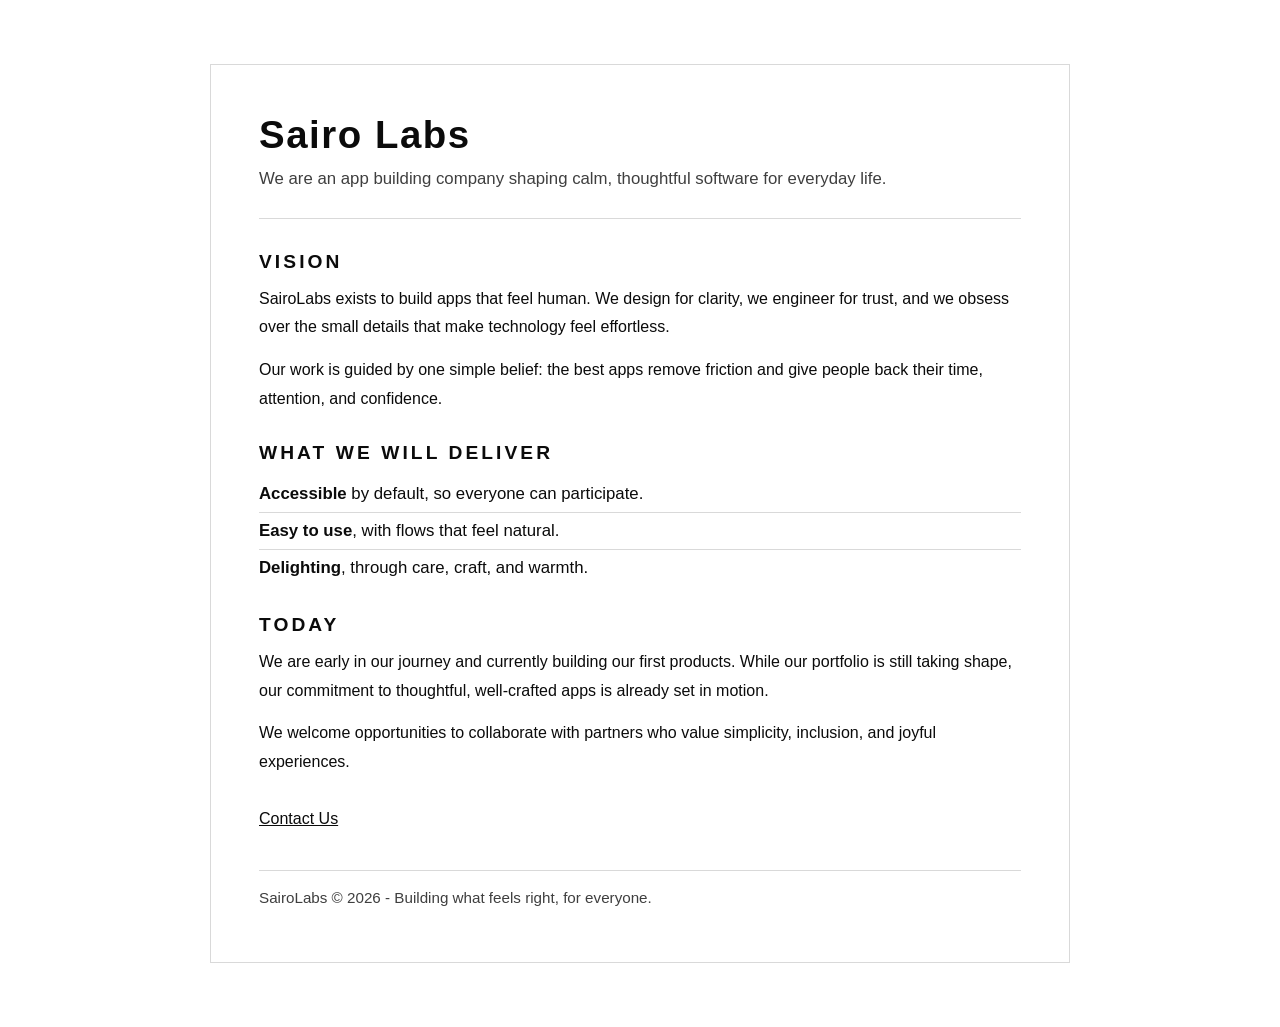
==== index.html @ eae2a666 "main" ====
<!doctype html>
<html lang="en">
  <head>
    <meta charset="utf-8" />
    <meta name="viewport" content="width=device-width, initial-scale=1" />
    <title>SairoLabs</title>
    <meta
      name="description"
      content="SairoLabs is an app building company focused on accessible, easy-to-use, and delighting experiences."
    />
    <style>
      :root {
        --bg: #ffffff;
        --text: #0b0b0b;
        --muted: #3f3f3f;
        --line: #d9d9d9;
        --accent: #0b0b0b;
      }

      * {
        box-sizing: border-box;
      }

      body {
        margin: 0;
        font-family: "Helvetica Neue", Helvetica, Arial, sans-serif;
        color: var(--text);
        background: var(--bg);
        min-height: 100vh;
        display: flex;
        justify-content: center;
        padding: 64px 20px;
      }

      .container {
        width: 100%;
        max-width: 860px;
        border: 1px solid var(--line);
        background: var(--bg);
        padding: 48px 48px 56px;
      }

      header {
        border-bottom: 1px solid var(--line);
        padding-bottom: 24px;
        margin-bottom: 32px;
      }

      h1 {
        margin: 0 0 8px;
        font-size: clamp(2.3rem, 3vw, 3rem);
        letter-spacing: 0.04em;
      }

      .tagline {
        margin: 0;
        color: var(--muted);
        font-size: 1.05rem;
        line-height: 1.7;
      }

      section {
        margin-bottom: 28px;
      }

      h2 {
        margin: 0 0 12px;
        font-size: 1.2rem;
        text-transform: uppercase;
        letter-spacing: 0.16em;
        color: var(--accent);
      }

      p {
        margin: 0 0 14px;
        line-height: 1.8;
        color: var(--text);
      }

      ul {
        margin: 12px 0 0;
        padding: 0;
        list-style: none;
      }

      li {
        padding: 8px 0;
        border-bottom: 1px solid var(--line);
        font-size: 1.05rem;
      }

      li:last-child {
        border-bottom: 0;
      }

      .emphasis {
        color: var(--accent);
        font-weight: 600;
      }

      .footer {
        margin-top: 36px;
        padding-top: 18px;
        border-top: 1px solid var(--line);
        font-size: 0.95rem;
        color: var(--muted);
      }

      .link-row {
        margin-top: 8px;
      }

      .link-row a {
        color: var(--accent);
      }

      @media (max-width: 640px) {
        body {
          padding: 32px 16px;
        }

        .container {
          padding: 32px 24px 40px;
        }

        h1 {
          font-size: 2rem;
        }
      }
    </style>
  </head>
  <body>
    <div class="container">
      <header>
        <h1>Sairo Labs</h1>
        <p class="tagline" data-i18n="tagline">
          We are an app building company shaping calm, thoughtful software for everyday life.
        </p>
      </header>

      <section>
        <h2 data-i18n="visionHeading">Vision</h2>
        <p data-i18n="visionBody1">
          SairoLabs exists to build apps that feel human. We design for clarity, we engineer for
          trust, and we obsess over the small details that make technology feel effortless.
        </p>
        <p data-i18n="visionBody2">
          Our work is guided by one simple belief: the best apps remove friction and give people
          back their time, attention, and confidence.
        </p>
      </section>

      <section>
        <h2 data-i18n="deliverHeading">What We Will Deliver</h2>
        <ul>
          <li>
            <span class="emphasis">Accessible</span> by default, so everyone can participate.
          </li>
          <li>
            <span class="emphasis">Easy to use</span>, with flows that feel natural.
          </li>
          <li>
            <span class="emphasis">Delighting</span>, through care, craft, and warmth.
          </li>
        </ul>
      </section>

      <section>
        <h2 data-i18n="todayHeading">Today</h2>
        <p data-i18n="todayBody1">
          We are early in our journey and currently building our first products. While our
          portfolio is still taking shape, our commitment to thoughtful, well-crafted apps is
          already set in motion.
        </p>
        <p data-i18n="todayBody2">
          We welcome opportunities to collaborate with partners who value simplicity, inclusion,
          and joyful experiences.
        </p>
      </section>

      <section class="link-row">
        <p>
          <a href="/contact" data-i18n="contactLink">Contact Us</a>
        </p>
      </section>

      <div class="footer" data-i18n="footer">
        SairoLabs &mdash; Building what feels right, for everyone.
      </div>
    </div>

    <script>
      const messages = {
        en: {
          tagline:
            "We are an app building company shaping calm, thoughtful software for everyday life.",
          visionHeading: "Vision",
          visionBody1:
            "SairoLabs exists to build apps that feel human. We design for clarity, we engineer for trust, and we obsess over the small details that make technology feel effortless.",
          visionBody2:
            "Our work is guided by one simple belief: the best apps remove friction and give people back their time, attention, and confidence.",
          deliverHeading: "What We Will Deliver",
          todayHeading: "Today",
          todayBody1:
            "We are early in our journey and currently building our first products. While our portfolio is still taking shape, our commitment to thoughtful, well-crafted apps is already set in motion.",
          todayBody2:
            "We welcome opportunities to collaborate with partners who value simplicity, inclusion, and joyful experiences.",
          contactLink: "Contact Us",
          footer: `SairoLabs \u00A9 ${new Date().getFullYear()} - Building what feels right, for everyone.`
        }
      };

      const locale =
        navigator.language && navigator.language.toLowerCase().startsWith("en") ? "en" : "en";
      const dictionary = messages[locale];

      document.querySelectorAll("[data-i18n]").forEach((node) => {
        const key = node.getAttribute("data-i18n");
        if (dictionary[key] && node.children.length === 0) {
          node.textContent = dictionary[key];
        }
      });
    </script>
  </body>
</html>
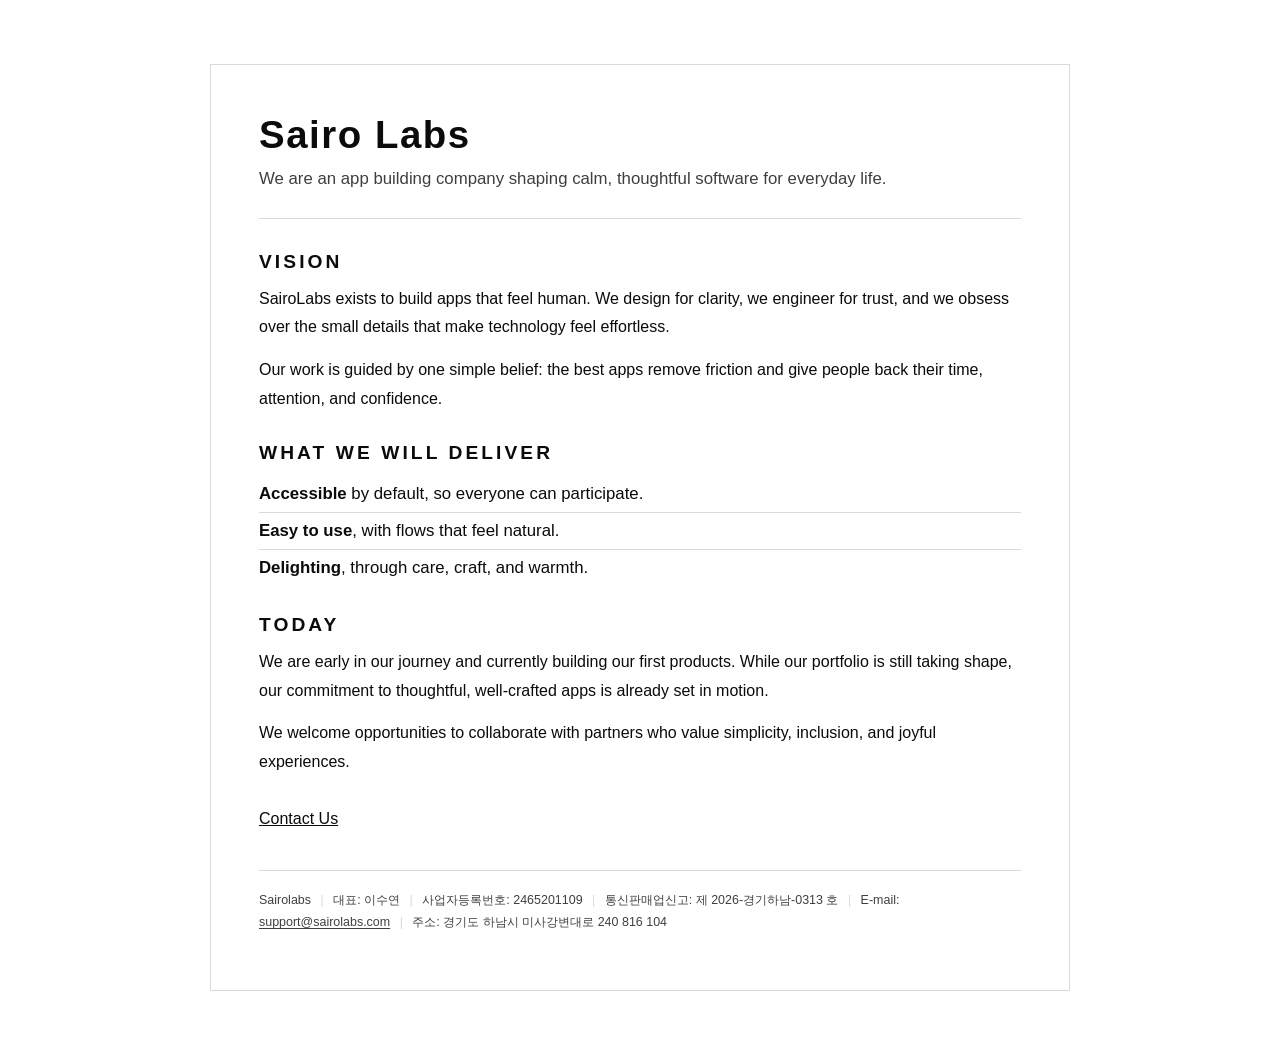
==== commit 3e7a50d7: "Add compact company footer" ====
--- a/index.html
+++ b/index.html
@@ -102,8 +102,25 @@
         margin-top: 36px;
         padding-top: 18px;
         border-top: 1px solid var(--line);
-        font-size: 0.95rem;
+        font-size: 0.78rem;
+        line-height: 1.7;
         color: var(--muted);
+      }
+
+      .company-meta {
+        margin: 0;
+        color: var(--muted);
+      }
+
+      .company-meta a {
+        color: inherit;
+        text-decoration-thickness: 1px;
+        text-underline-offset: 2px;
+      }
+
+      .company-separator {
+        margin: 0 6px;
+        color: var(--line);
       }
 
       .link-row {
@@ -125,6 +142,10 @@
 
         h1 {
           font-size: 2rem;
+        }
+
+        .company-separator {
+          margin: 0 4px;
         }
       }
     </style>
@@ -184,9 +205,28 @@
         </p>
       </section>
 
-      <div class="footer" data-i18n="footer">
-        SairoLabs &mdash; Building what feels right, for everyone.
-      </div>
+      <footer class="footer">
+        <p class="company-meta">
+          <span data-i18n="companyName">Sairolabs</span>
+          <span class="company-separator">|</span>
+          <span data-i18n="companyCeoLine">대표: 이수연</span>
+          <span class="company-separator">|</span>
+          <span data-i18n="businessRegistrationLine">사업자등록번호: 2465201109</span>
+          <span class="company-separator">|</span>
+          <span data-i18n="mailOrderRegistrationLine">
+            통신판매업신고: 제 2026-경기하남-0313 호
+          </span>
+          <span class="company-separator">|</span>
+          <span data-i18n="companyEmailLabel">E-mail:</span>
+          <a href="mailto:support@sairolabs.com" data-i18n="companyEmail">
+            support@sairolabs.com
+          </a>
+          <span class="company-separator">|</span>
+          <span data-i18n="companyAddressLine">
+            주소: 경기도 하남시 미사강변대로 240 816 104
+          </span>
+        </p>
+      </footer>
     </div>
 
     <script>
@@ -206,7 +246,13 @@
           todayBody2:
             "We welcome opportunities to collaborate with partners who value simplicity, inclusion, and joyful experiences.",
           contactLink: "Contact Us",
-          footer: `SairoLabs \u00A9 ${new Date().getFullYear()} - Building what feels right, for everyone.`
+          companyName: "Sairolabs",
+          companyCeoLine: "대표: 이수연",
+          businessRegistrationLine: "사업자등록번호: 2465201109",
+          mailOrderRegistrationLine: "통신판매업신고: 제 2026-경기하남-0313 호",
+          companyEmailLabel: "E-mail:",
+          companyEmail: "support@sairolabs.com",
+          companyAddressLine: "주소: 경기도 하남시 미사강변대로 240 816 104"
         }
       };
 
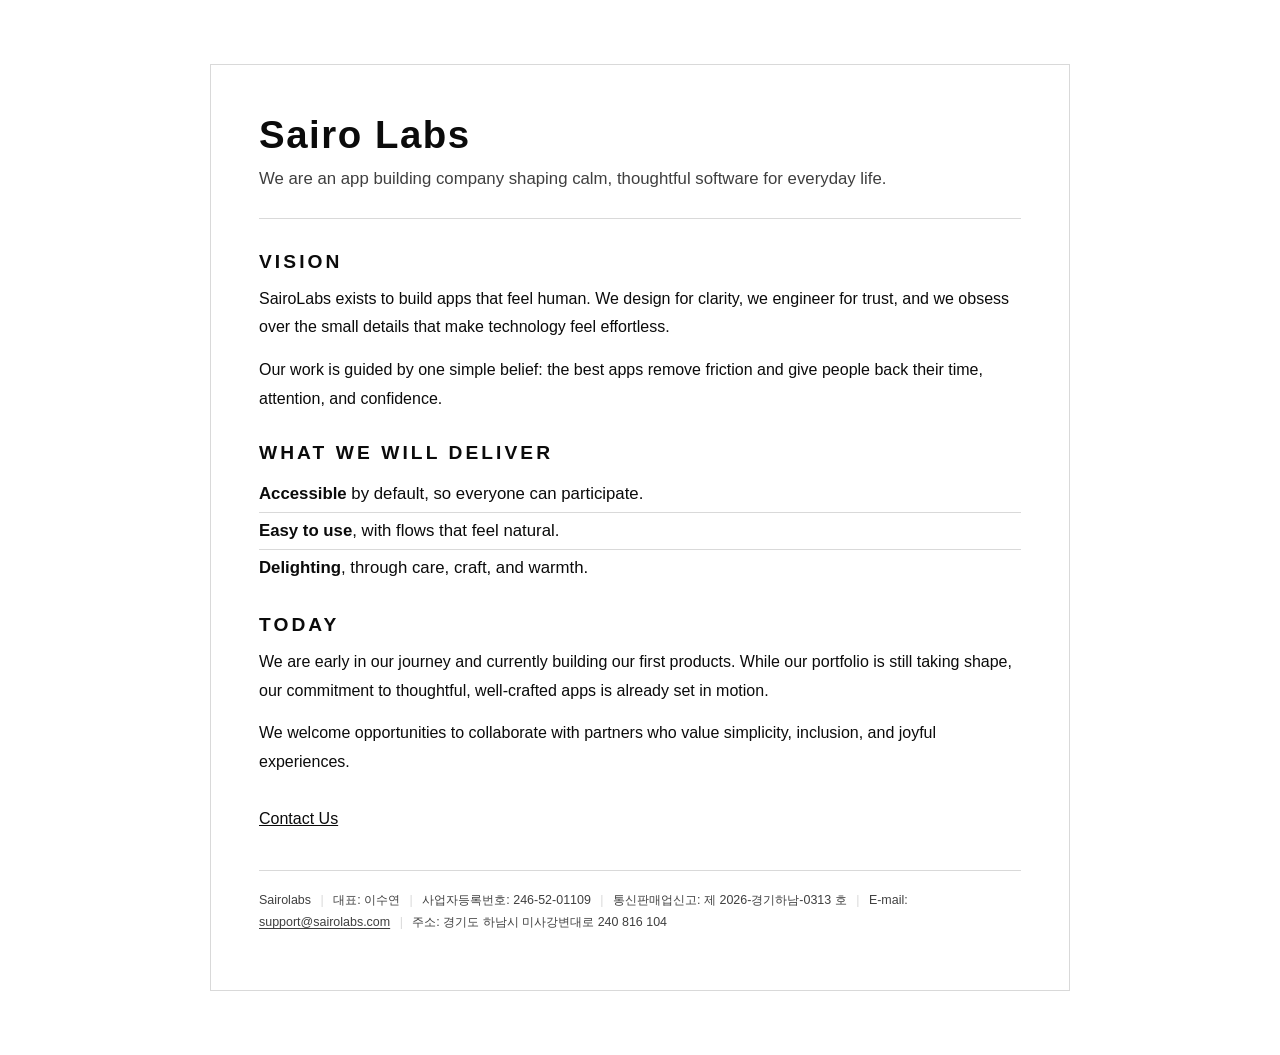
==== commit ee562b37: "add dash to 사업자등록번호" ====
--- a/index.html
+++ b/index.html
@@ -211,7 +211,7 @@
           <span class="company-separator">|</span>
           <span data-i18n="companyCeoLine">대표: 이수연</span>
           <span class="company-separator">|</span>
-          <span data-i18n="businessRegistrationLine">사업자등록번호: 2465201109</span>
+          <span data-i18n="businessRegistrationLine">사업자등록번호: 246-52-01109</span>
           <span class="company-separator">|</span>
           <span data-i18n="mailOrderRegistrationLine">
             통신판매업신고: 제 2026-경기하남-0313 호
@@ -248,7 +248,7 @@
           contactLink: "Contact Us",
           companyName: "Sairolabs",
           companyCeoLine: "대표: 이수연",
-          businessRegistrationLine: "사업자등록번호: 2465201109",
+          businessRegistrationLine: "사업자등록번호: 246-52-01109",
           mailOrderRegistrationLine: "통신판매업신고: 제 2026-경기하남-0313 호",
           companyEmailLabel: "E-mail:",
           companyEmail: "support@sairolabs.com",
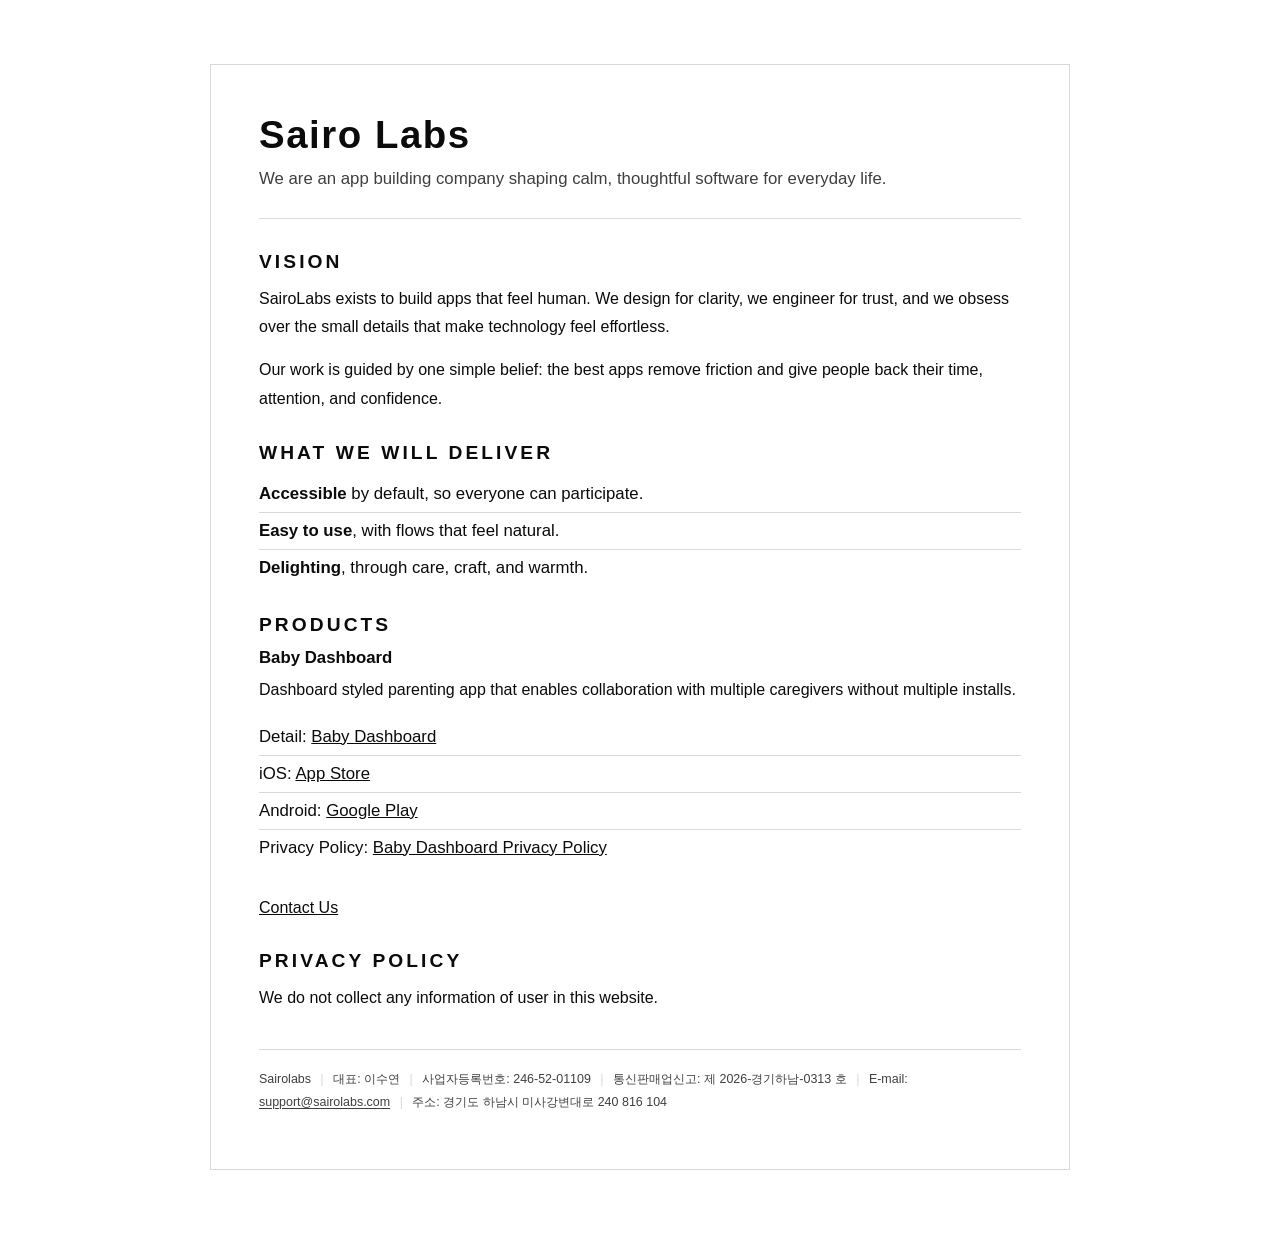
==== commit b8f2d4be: "Add homepage product section" ====
--- a/index.html
+++ b/index.html
@@ -71,6 +71,12 @@
         color: var(--accent);
       }
 
+      h3 {
+        margin: 0 0 8px;
+        font-size: 1.05rem;
+        color: var(--accent);
+      }
+
       p {
         margin: 0 0 14px;
         line-height: 1.8;
@@ -96,6 +102,10 @@
       .emphasis {
         color: var(--accent);
         font-weight: 600;
+      }
+
+      .product-links a {
+        color: var(--accent);
       }
 
       .footer {
@@ -187,21 +197,59 @@
       </section>
 
       <section>
-        <h2 data-i18n="todayHeading">Today</h2>
-        <p data-i18n="todayBody1">
-          We are early in our journey and currently building our first products. While our
-          portfolio is still taking shape, our commitment to thoughtful, well-crafted apps is
-          already set in motion.
-        </p>
-        <p data-i18n="todayBody2">
-          We welcome opportunities to collaborate with partners who value simplicity, inclusion,
-          and joyful experiences.
-        </p>
+        <h2 data-i18n="productsHeading">Products</h2>
+        <h3 data-i18n="babyDashboardHeading">Baby Dashboard</h3>
+        <p data-i18n="babyDashboardDescription">
+          Dashboard styled parenting app that enables collaboration with multiple caregivers
+          without multiple installs.
+        </p>
+        <ul class="product-links">
+          <li>
+            <span data-i18n="productDetailLabel">Detail:</span>
+            <a href="https://sairolabs.com/baby-dashboard/" data-i18n="productDetailLink">
+              Baby Dashboard
+            </a>
+          </li>
+          <li>
+            <span data-i18n="productIosLabel">iOS:</span>
+            <a
+              href="https://apps.apple.com/us/app/baby-dashboard/id6758552709"
+              data-i18n="productIosLink"
+            >
+              App Store
+            </a>
+          </li>
+          <li>
+            <span data-i18n="productAndroidLabel">Android:</span>
+            <a
+              href="https://play.google.com/store/apps/details?id=com.sairolabs.babydashboard"
+              data-i18n="productAndroidLink"
+            >
+              Google Play
+            </a>
+          </li>
+          <li>
+            <span data-i18n="productPrivacyLabel">Privacy Policy:</span>
+            <a
+              href="http://sairolabs.com/baby-dashboard/privacy-policy/"
+              data-i18n="productPrivacyLink"
+            >
+              Baby Dashboard Privacy Policy
+            </a>
+          </li>
+        </ul>
       </section>
 
       <section class="link-row">
         <p>
           <a href="/contact" data-i18n="contactLink">Contact Us</a>
+        </p>
+      </section>
+
+      <section>
+        <h2 data-i18n="websitePrivacyHeading">Privacy Policy</h2>
+        <p data-i18n="websitePrivacyBody">
+          We do not collect any information of user in this website.
         </p>
       </section>
 
@@ -240,12 +288,21 @@
           visionBody2:
             "Our work is guided by one simple belief: the best apps remove friction and give people back their time, attention, and confidence.",
           deliverHeading: "What We Will Deliver",
-          todayHeading: "Today",
-          todayBody1:
-            "We are early in our journey and currently building our first products. While our portfolio is still taking shape, our commitment to thoughtful, well-crafted apps is already set in motion.",
-          todayBody2:
-            "We welcome opportunities to collaborate with partners who value simplicity, inclusion, and joyful experiences.",
+          productsHeading: "Products",
+          babyDashboardHeading: "Baby Dashboard",
+          babyDashboardDescription:
+            "Dashboard styled parenting app that enables collaboration with multiple caregivers without multiple installs.",
+          productDetailLabel: "Detail:",
+          productDetailLink: "Baby Dashboard",
+          productIosLabel: "iOS:",
+          productIosLink: "App Store",
+          productAndroidLabel: "Android:",
+          productAndroidLink: "Google Play",
+          productPrivacyLabel: "Privacy Policy:",
+          productPrivacyLink: "Baby Dashboard Privacy Policy",
           contactLink: "Contact Us",
+          websitePrivacyHeading: "Privacy Policy",
+          websitePrivacyBody: "We do not collect any information of user in this website.",
           companyName: "Sairolabs",
           companyCeoLine: "대표: 이수연",
           businessRegistrationLine: "사업자등록번호: 246-52-01109",
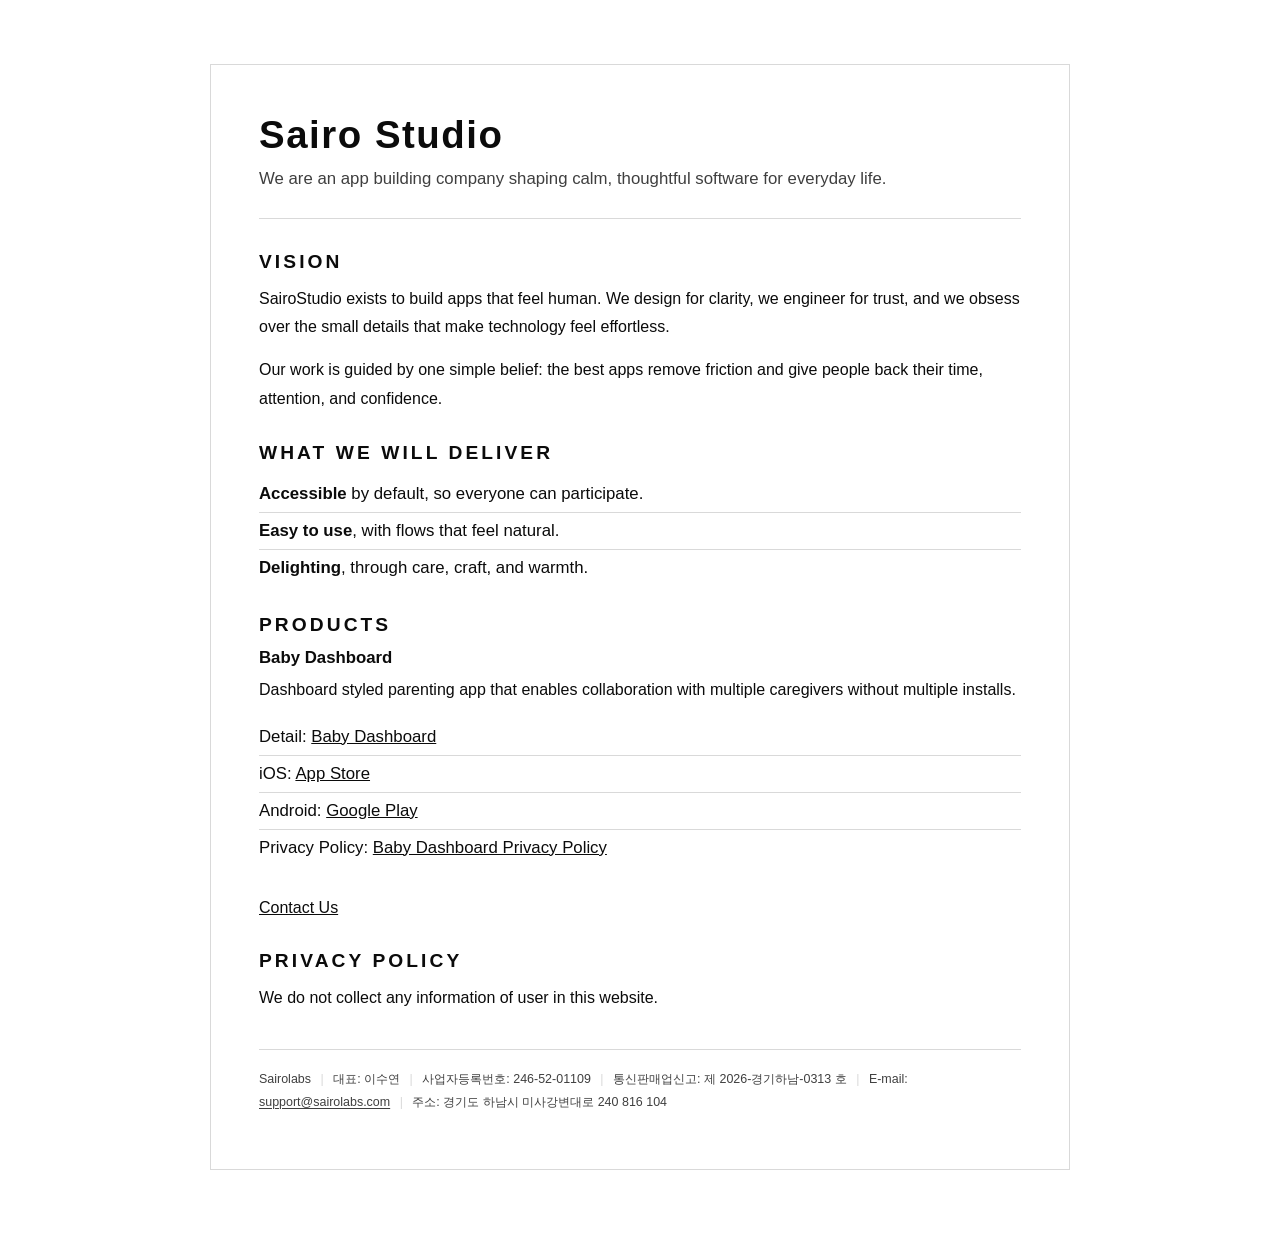
==== commit 63d64961: "Rename company branding to Sairo Studio" ====
--- a/index.html
+++ b/index.html
@@ -3,10 +3,10 @@
   <head>
     <meta charset="utf-8" />
     <meta name="viewport" content="width=device-width, initial-scale=1" />
-    <title>SairoLabs</title>
+    <title>SairoStudio</title>
     <meta
       name="description"
-      content="SairoLabs is an app building company focused on accessible, easy-to-use, and delighting experiences."
+      content="SairoStudio is an app building company focused on accessible, easy-to-use, and delighting experiences."
     />
     <style>
       :root {
@@ -163,7 +163,7 @@
   <body>
     <div class="container">
       <header>
-        <h1>Sairo Labs</h1>
+        <h1>Sairo Studio</h1>
         <p class="tagline" data-i18n="tagline">
           We are an app building company shaping calm, thoughtful software for everyday life.
         </p>
@@ -172,7 +172,7 @@
       <section>
         <h2 data-i18n="visionHeading">Vision</h2>
         <p data-i18n="visionBody1">
-          SairoLabs exists to build apps that feel human. We design for clarity, we engineer for
+          SairoStudio exists to build apps that feel human. We design for clarity, we engineer for
           trust, and we obsess over the small details that make technology feel effortless.
         </p>
         <p data-i18n="visionBody2">
@@ -284,7 +284,7 @@
             "We are an app building company shaping calm, thoughtful software for everyday life.",
           visionHeading: "Vision",
           visionBody1:
-            "SairoLabs exists to build apps that feel human. We design for clarity, we engineer for trust, and we obsess over the small details that make technology feel effortless.",
+            "SairoStudio exists to build apps that feel human. We design for clarity, we engineer for trust, and we obsess over the small details that make technology feel effortless.",
           visionBody2:
             "Our work is guided by one simple belief: the best apps remove friction and give people back their time, attention, and confidence.",
           deliverHeading: "What We Will Deliver",
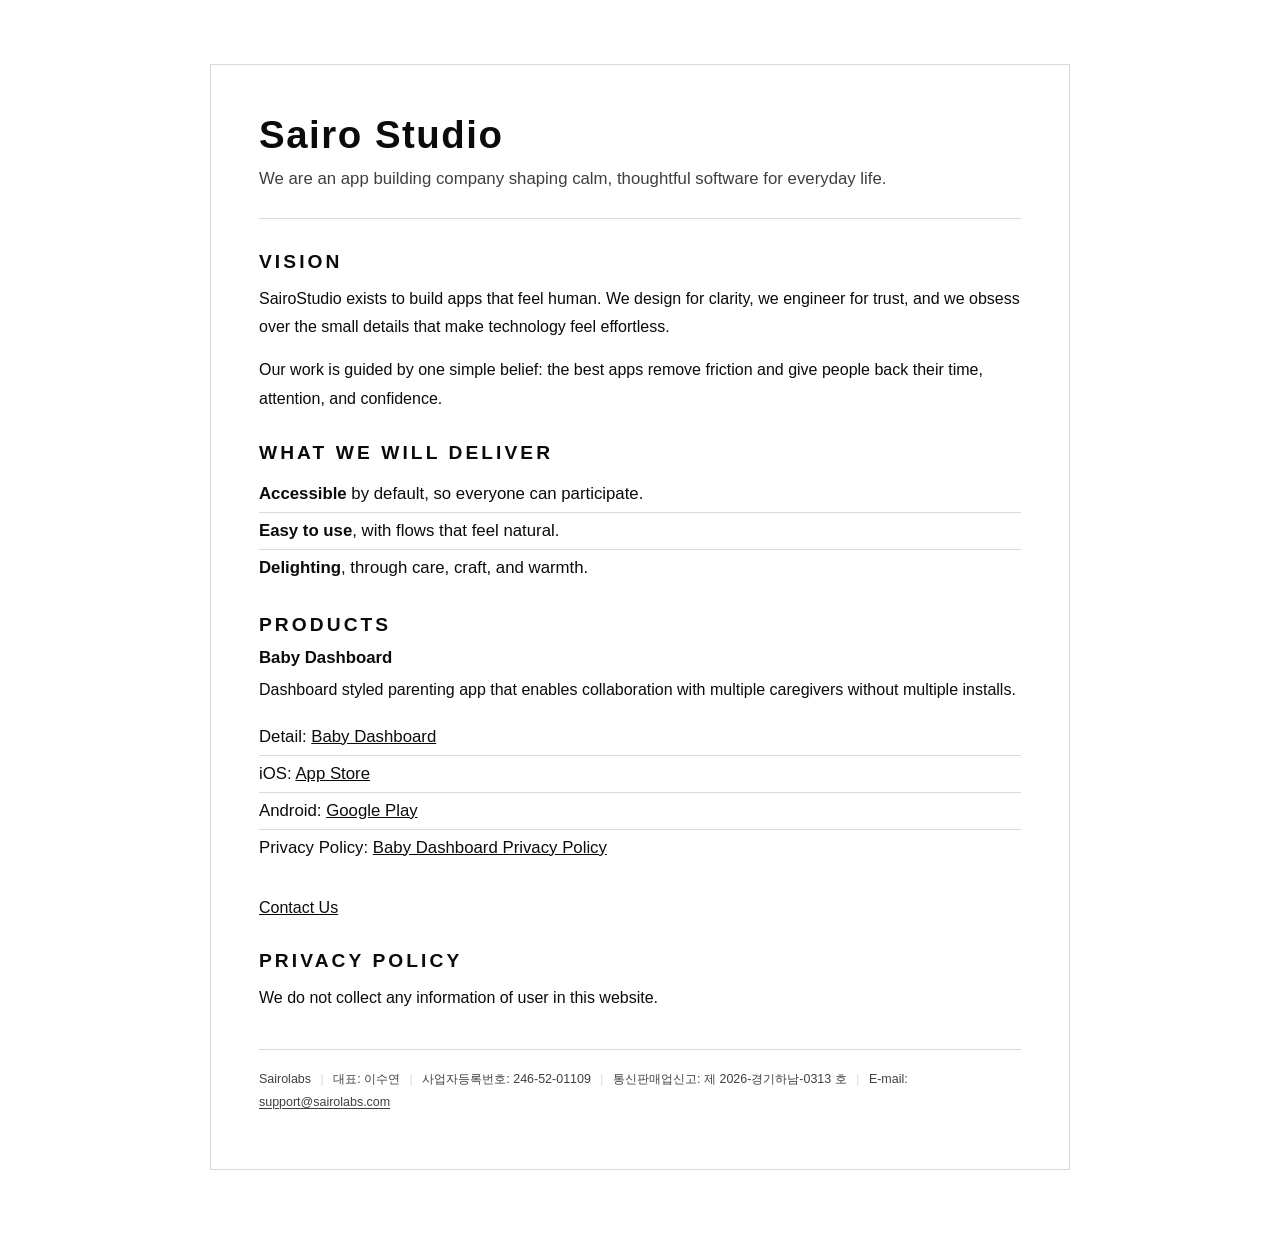
==== commit 7e6daf47: "remove address" ====
--- a/index.html
+++ b/index.html
@@ -269,10 +269,6 @@
           <a href="mailto:support@sairolabs.com" data-i18n="companyEmail">
             support@sairolabs.com
           </a>
-          <span class="company-separator">|</span>
-          <span data-i18n="companyAddressLine">
-            주소: 경기도 하남시 미사강변대로 240 816 104
-          </span>
         </p>
       </footer>
     </div>
@@ -309,7 +305,6 @@
           mailOrderRegistrationLine: "통신판매업신고: 제 2026-경기하남-0313 호",
           companyEmailLabel: "E-mail:",
           companyEmail: "support@sairolabs.com",
-          companyAddressLine: "주소: 경기도 하남시 미사강변대로 240 816 104"
         }
       };
 
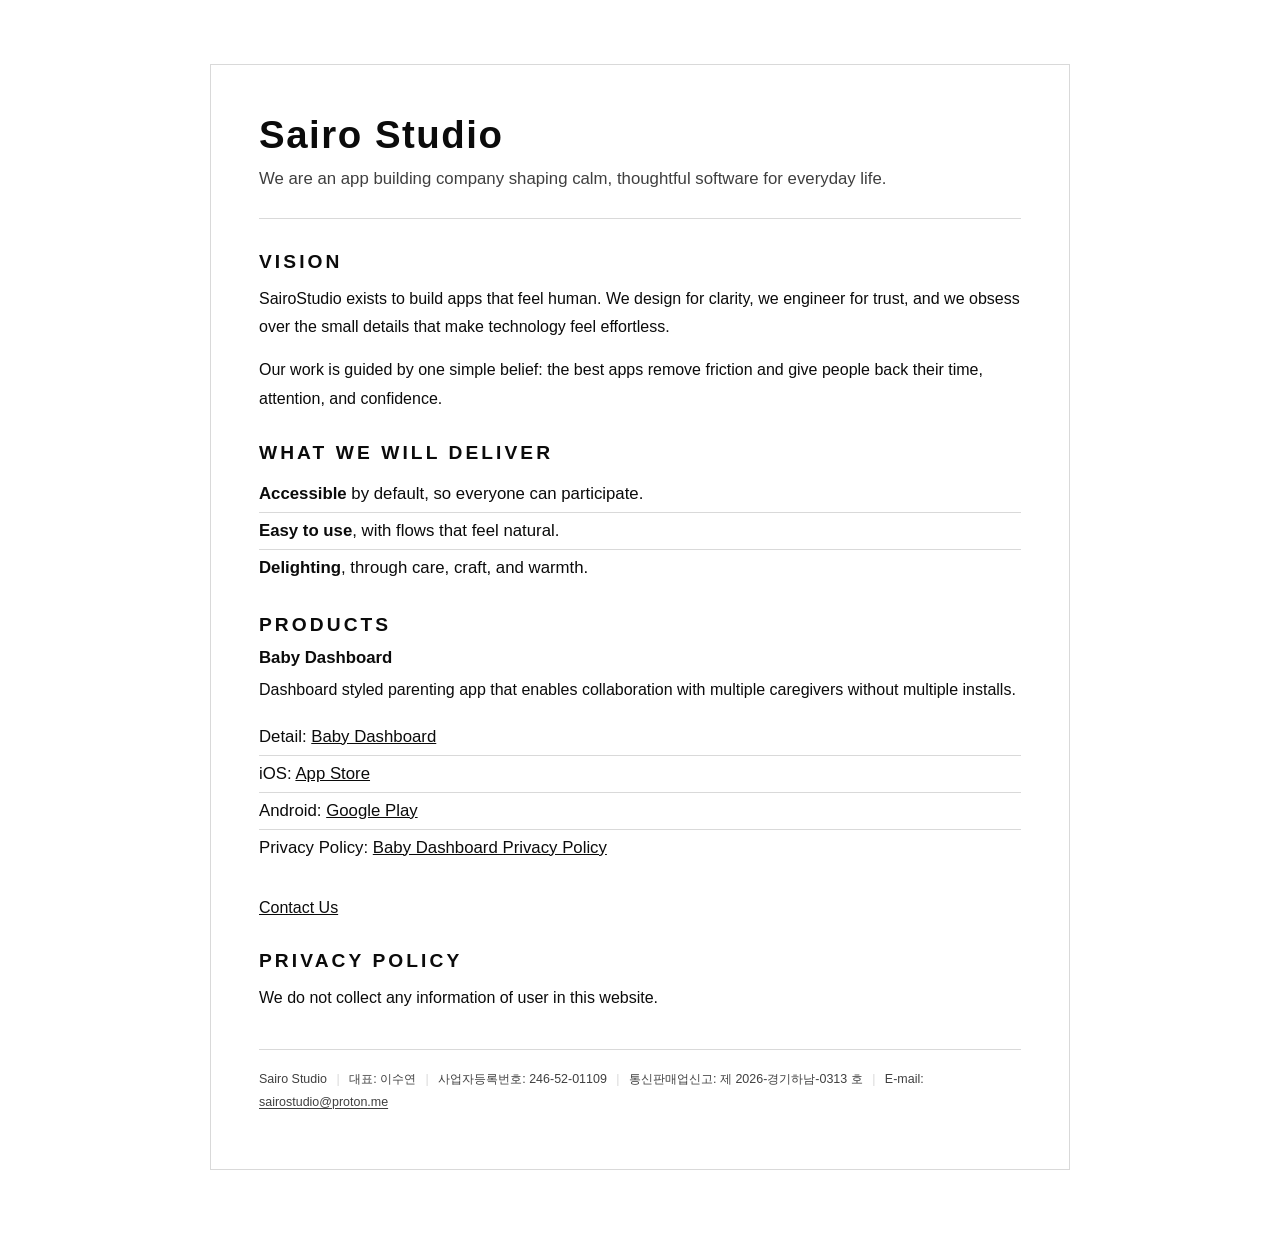
==== commit 303fcc49: "feat/changeCompanyName" ====
--- a/index.html
+++ b/index.html
@@ -206,7 +206,7 @@
         <ul class="product-links">
           <li>
             <span data-i18n="productDetailLabel">Detail:</span>
-            <a href="https://sairolabs.com/baby-dashboard/" data-i18n="productDetailLink">
+            <a href="https://sairostudio.com/baby-dashboard/" data-i18n="productDetailLink">
               Baby Dashboard
             </a>
           </li>
@@ -231,7 +231,7 @@
           <li>
             <span data-i18n="productPrivacyLabel">Privacy Policy:</span>
             <a
-              href="http://sairolabs.com/baby-dashboard/privacy-policy/"
+              href="http://sairostudio.com/baby-dashboard/privacy-policy/"
               data-i18n="productPrivacyLink"
             >
               Baby Dashboard Privacy Policy
@@ -255,7 +255,7 @@
 
       <footer class="footer">
         <p class="company-meta">
-          <span data-i18n="companyName">Sairolabs</span>
+          <span data-i18n="companyName">Sairo Studio</span>
           <span class="company-separator">|</span>
           <span data-i18n="companyCeoLine">대표: 이수연</span>
           <span class="company-separator">|</span>
@@ -266,8 +266,8 @@
           </span>
           <span class="company-separator">|</span>
           <span data-i18n="companyEmailLabel">E-mail:</span>
-          <a href="mailto:support@sairolabs.com" data-i18n="companyEmail">
-            support@sairolabs.com
+          <a href="mailto:sairostudio@proton.me" data-i18n="companyEmail">
+            sairostudio@proton.me
           </a>
         </p>
       </footer>
@@ -299,12 +299,12 @@
           contactLink: "Contact Us",
           websitePrivacyHeading: "Privacy Policy",
           websitePrivacyBody: "We do not collect any information of user in this website.",
-          companyName: "Sairolabs",
+          companyName: "Sairo Studio",
           companyCeoLine: "대표: 이수연",
           businessRegistrationLine: "사업자등록번호: 246-52-01109",
           mailOrderRegistrationLine: "통신판매업신고: 제 2026-경기하남-0313 호",
           companyEmailLabel: "E-mail:",
-          companyEmail: "support@sairolabs.com",
+          companyEmail: "sairostudio@proton.me",
         }
       };
 
